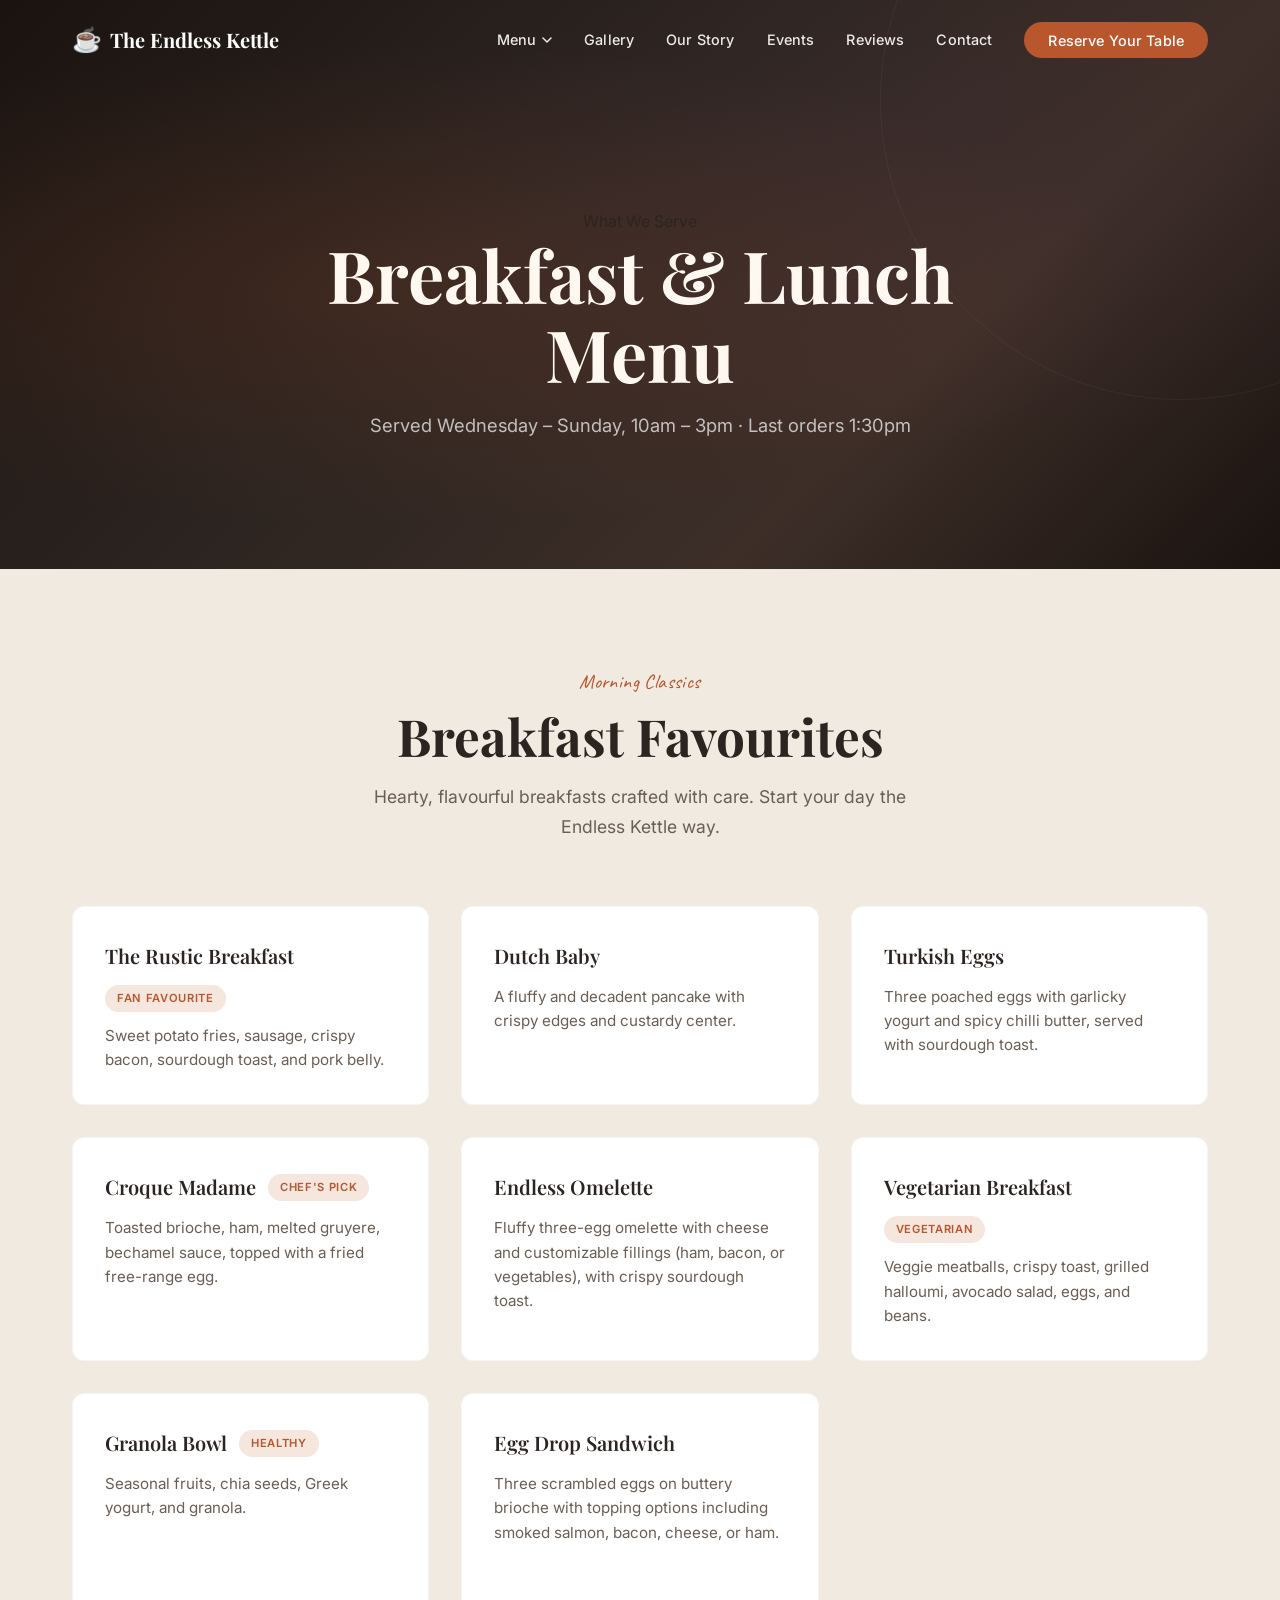
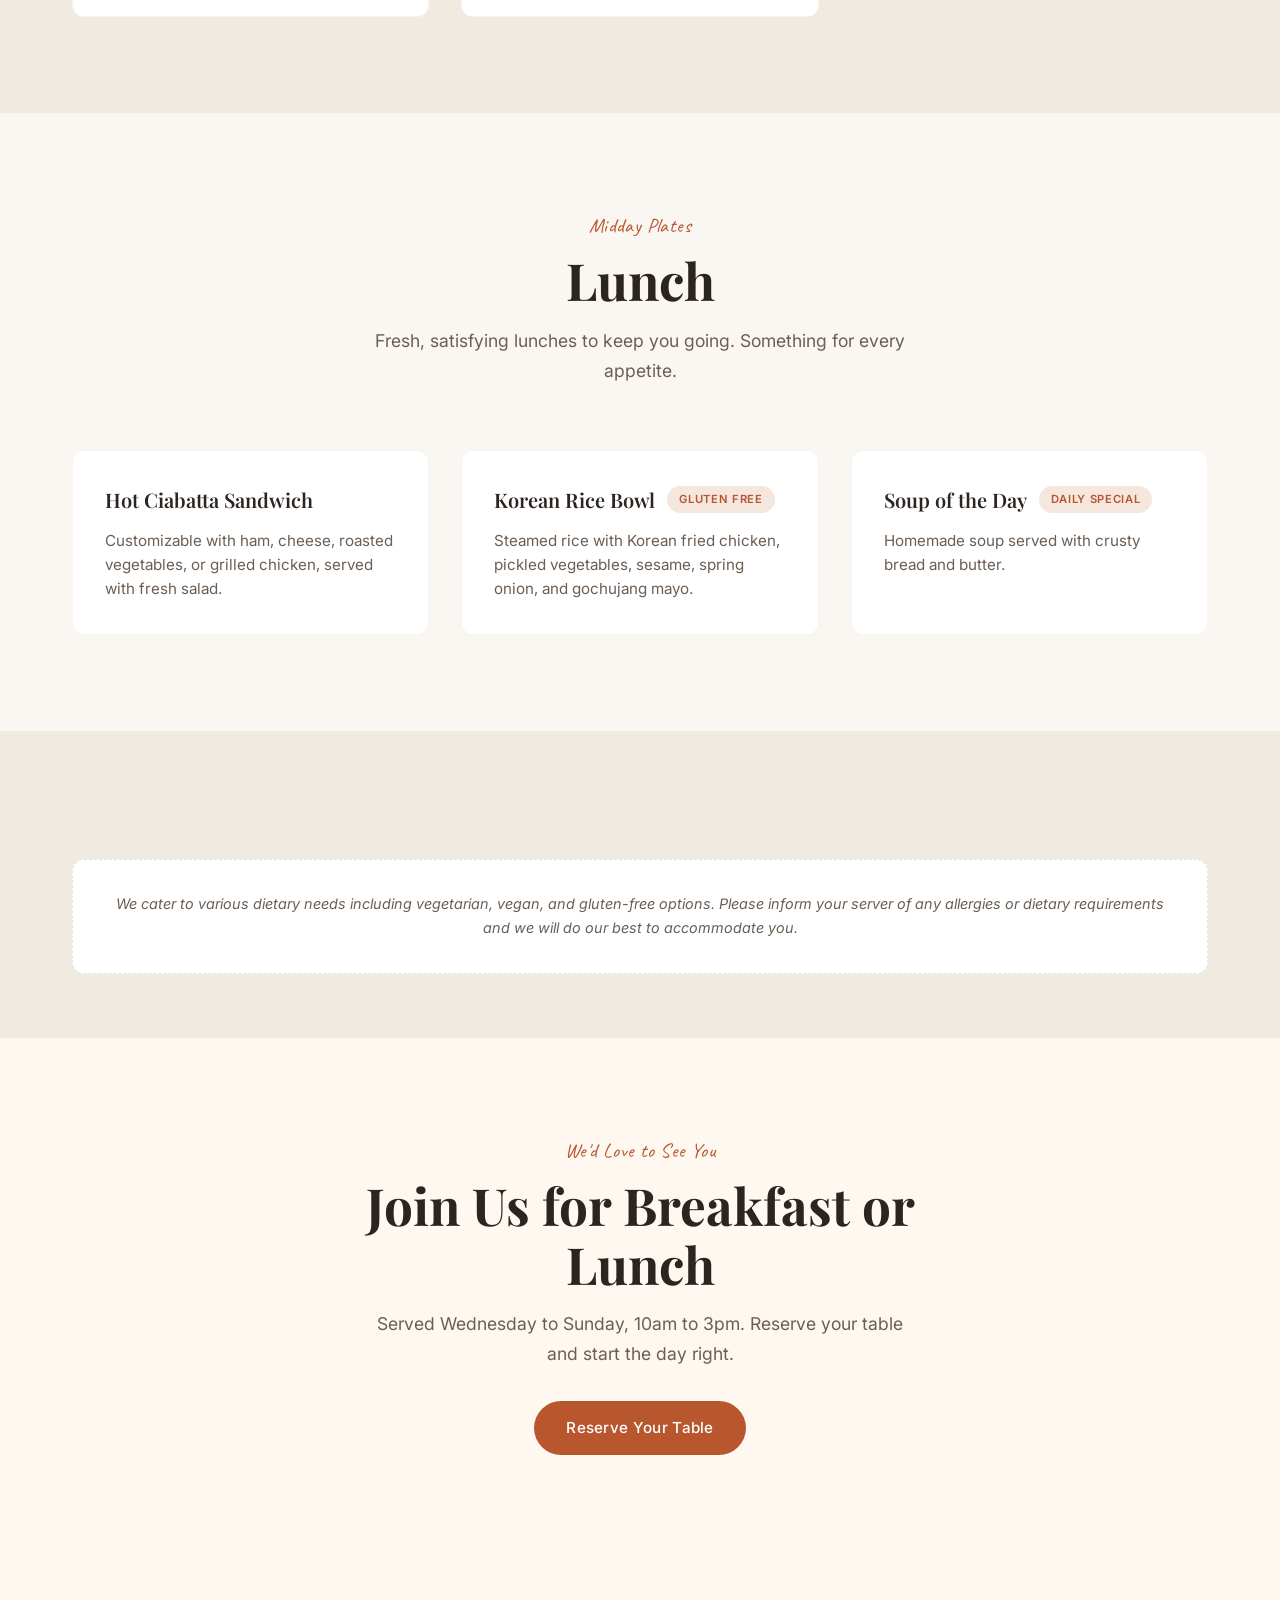
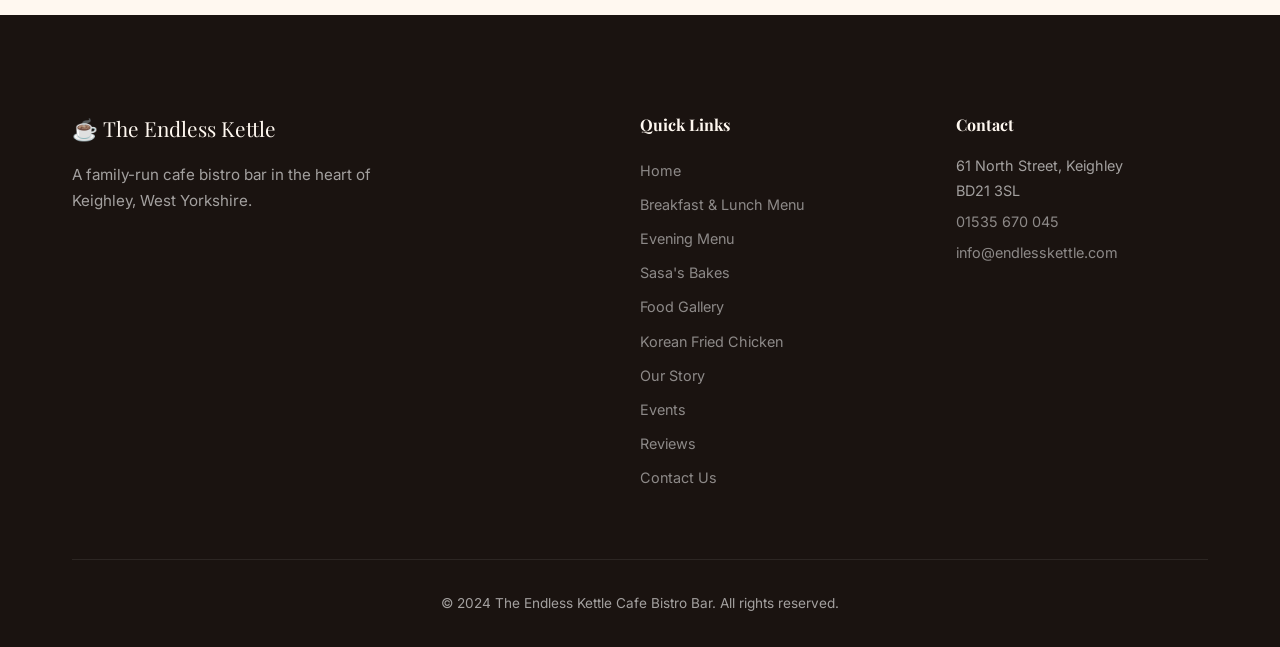
==== breakfast-and-lunch-menu.html @ a91f80b5 "Initial commit - The Endless Kettle website" ====
<!DOCTYPE html>
<html lang="en">
<head>
  <meta charset="UTF-8">
  <meta name="viewport" content="width=device-width, initial-scale=1.0">
  <title>Breakfast & Lunch Menu | The Endless Kettle — Keighley, West Yorkshire</title>
  <meta name="description" content="Explore our breakfast and lunch menu at The Endless Kettle. From The Rustic Breakfast to Korean Rice Bowls, served Wed–Sun, 10am–3pm in our restored Victorian bank.">
  <link rel="preconnect" href="https://fonts.googleapis.com">
  <link rel="preconnect" href="https://fonts.gstatic.com" crossorigin>
  <link href="https://fonts.googleapis.com/css2?family=Playfair+Display:ital,wght@0,400;0,600;0,700;1,400&family=Inter:wght@300;400;500;600&family=Caveat:wght@400;600&display=swap" rel="stylesheet">
  <link rel="stylesheet" href="styles.css?v=4">
</head>
<body>

  <!-- ════════════════════════════════════════ -->
  <!-- NAVIGATION                              -->
  <!-- ════════════════════════════════════════ -->
  <nav class="nav nav--scrolled" id="nav">
    <div class="nav__inner">
      <a href="index.html" class="nav__logo">
        <span class="nav__logo-icon">&#9749;</span>
        <span class="nav__logo-text">The Endless Kettle</span>
      </a>
      <button class="nav__toggle" id="navToggle" aria-label="Toggle menu">
        <span></span><span></span><span></span>
      </button>
            <ul class="nav__links" id="navLinks">
        <li class="nav__dropdown">
          <a href="#" class="nav__dropdown-toggle">Menu <svg class="nav__chevron" width="10" height="6" viewBox="0 0 10 6" fill="none"><path d="M1 1l4 4 4-4" stroke="currentColor" stroke-width="1.5" stroke-linecap="round" stroke-linejoin="round"/></svg></a>
          <ul class="nav__dropdown-menu">
            <li><a href="breakfast-and-lunch-menu.html">Breakfast &amp; Lunch</a></li>
            <li><a href="evening-menu.html">Evening Menu</a></li>
            <li><a href="korean-fried-chicken.html">Korean Fried Chicken</a></li>
            <li><a href="sasas-bakes.html">Sasa's Bakes</a></li>
          </ul>
        </li>
        <li><a href="gallery.html">Gallery</a></li>
        <li><a href="the-brand.html">Our Story</a></li>
        <li><a href="events.html">Events</a></li>
        <li><a href="reviews.html">Reviews</a></li>
        <li><a href="contact.html">Contact</a></li>
        <li><a href="https://reservation.carbonaraapp.com/United-Kingdom/Keighley/The-Endless-Kettle" class="nav__cta" target="_blank" rel="noopener">Reserve Your Table</a></li>
      </ul>
    </div>
  </nav>

  <!-- ════════════════════════════════════════ -->
  <!-- PAGE HERO                               -->
  <!-- ════════════════════════════════════════ -->
  <header class="page-hero">
    <div class="page-hero__overlay"></div>
    <div class="page-hero__content">
      <span class="page-hero__tag">What We Serve</span>
      <h1 class="page-hero__title">Breakfast &amp; Lunch Menu</h1>
      <p class="page-hero__subtitle">Served Wednesday &ndash; Sunday, 10am &ndash; 3pm &middot; Last orders 1:30pm</p>
    </div>
  </header>

  <!-- ════════════════════════════════════════ -->
  <!-- BREAKFAST FAVOURITES                    -->
  <!-- ════════════════════════════════════════ -->
  <section class="section menu" id="breakfast">
    <div class="container">
      <div class="section__header" data-reveal>
        <span class="section__label">Morning Classics</span>
        <h2 class="section__title">Breakfast Favourites</h2>
        <p class="section__desc">Hearty, flavourful breakfasts crafted with care. Start your day the Endless Kettle way.</p>
      </div>

      <div class="menu__grid">
        <div class="menu__card" data-reveal>
          <div class="menu__card-header">
            <h3>The Rustic Breakfast</h3>
            <span class="menu__card-tag">Fan Favourite</span>
          </div>
          <p>Sweet potato fries, sausage, crispy bacon, sourdough toast, and pork belly.</p>
        </div>

        <div class="menu__card" data-reveal>
          <div class="menu__card-header">
            <h3>Dutch Baby</h3>
          </div>
          <p>A fluffy and decadent pancake with crispy edges and custardy center.</p>
        </div>

        <div class="menu__card" data-reveal>
          <div class="menu__card-header">
            <h3>Turkish Eggs</h3>
          </div>
          <p>Three poached eggs with garlicky yogurt and spicy chilli butter, served with sourdough toast.</p>
        </div>

        <div class="menu__card" data-reveal>
          <div class="menu__card-header">
            <h3>Croque Madame</h3>
            <span class="menu__card-tag">Chef's Pick</span>
          </div>
          <p>Toasted brioche, ham, melted gruyere, bechamel sauce, topped with a fried free-range egg.</p>
        </div>

        <div class="menu__card" data-reveal>
          <div class="menu__card-header">
            <h3>Endless Omelette</h3>
          </div>
          <p>Fluffy three-egg omelette with cheese and customizable fillings (ham, bacon, or vegetables), with crispy sourdough toast.</p>
        </div>

        <div class="menu__card" data-reveal>
          <div class="menu__card-header">
            <h3>Vegetarian Breakfast</h3>
            <span class="menu__card-tag">Vegetarian</span>
          </div>
          <p>Veggie meatballs, crispy toast, grilled halloumi, avocado salad, eggs, and beans.</p>
        </div>

        <div class="menu__card" data-reveal>
          <div class="menu__card-header">
            <h3>Granola Bowl</h3>
            <span class="menu__card-tag">Healthy</span>
          </div>
          <p>Seasonal fruits, chia seeds, Greek yogurt, and granola.</p>
        </div>

        <div class="menu__card" data-reveal>
          <div class="menu__card-header">
            <h3>Egg Drop Sandwich</h3>
          </div>
          <p>Three scrambled eggs on buttery brioche with topping options including smoked salmon, bacon, cheese, or ham.</p>
        </div>

        <div class="menu__card" data-reveal>
          <div class="menu__card-header">
            <h3>Miso Butter Beans</h3>
            <span class="menu__card-tag">Vegan-Adaptable</span>
          </div>
          <p>Creamy miso butter beans topped with a perfectly poached egg and crispy fried halloumi.</p>
        </div>
      </div>
    </div>
  </section>

  <!-- ════════════════════════════════════════ -->
  <!-- LUNCH                                   -->
  <!-- ════════════════════════════════════════ -->
  <section class="section menu menu--alt" id="lunch">
    <div class="container">
      <div class="section__header" data-reveal>
        <span class="section__label">Midday Plates</span>
        <h2 class="section__title">Lunch</h2>
        <p class="section__desc">Fresh, satisfying lunches to keep you going. Something for every appetite.</p>
      </div>

      <div class="menu__grid">
        <div class="menu__card" data-reveal>
          <div class="menu__card-header">
            <h3>Hot Ciabatta Sandwich</h3>
          </div>
          <p>Customizable with ham, cheese, roasted vegetables, or grilled chicken, served with fresh salad.</p>
        </div>

        <div class="menu__card" data-reveal>
          <div class="menu__card-header">
            <h3>Korean Rice Bowl</h3>
            <span class="menu__card-tag">Gluten Free</span>
          </div>
          <p>Steamed rice with Korean fried chicken, pickled vegetables, sesame, spring onion, and gochujang mayo.</p>
        </div>

        <div class="menu__card" data-reveal>
          <div class="menu__card-header">
            <h3>Soup of the Day</h3>
            <span class="menu__card-tag">Daily Special</span>
          </div>
          <p>Homemade soup served with crusty bread and butter.</p>
        </div>
      </div>
    </div>
  </section>

  <!-- ════════════════════════════════════════ -->
  <!-- DIETARY NOTE                            -->
  <!-- ════════════════════════════════════════ -->
  <section class="section menu-note-section">
    <div class="container">
      <div class="menu__note" data-reveal>
        <p>We cater to various dietary needs including vegetarian, vegan, and gluten-free options. Please inform your server of any allergies or dietary requirements and we will do our best to accommodate you.</p>
      </div>
    </div>
  </section>

  <!-- ════════════════════════════════════════ -->
  <!-- CTA                                     -->
  <!-- ════════════════════════════════════════ -->
  <section class="section cta-section" id="reserve">
    <div class="container">
      <div class="section__header" data-reveal>
        <span class="section__label">We'd Love to See You</span>
        <h2 class="section__title">Join Us for Breakfast or Lunch</h2>
        <p class="section__desc">Served Wednesday to Sunday, 10am to 3pm. Reserve your table and start the day right.</p>
        <div style="margin-top: var(--space-md);">
          <a href="https://reservation.carbonaraapp.com/United-Kingdom/Keighley/The-Endless-Kettle" class="btn btn--primary" target="_blank" rel="noopener">Reserve Your Table</a>
        </div>
      </div>
    </div>
  </section>

  <!-- ════════════════════════════════════════ -->
  <!-- FOOTER                                  -->
  <!-- ════════════════════════════════════════ -->
  <footer class="footer">
    <div class="container">
      <div class="footer__grid">
        <div class="footer__brand">
          <span class="footer__logo">&#9749; The Endless Kettle</span>
          <p>A family-run cafe bistro bar in the heart of Keighley, West Yorkshire.</p>
        </div>
        <div class="footer__links">
          <h4>Quick Links</h4>
          <a href="index.html">Home</a>
          <a href="breakfast-and-lunch-menu.html">Breakfast &amp; Lunch Menu</a>
          <a href="evening-menu.html">Evening Menu</a>
          <a href="sasas-bakes.html">Sasa's Bakes</a>
          <a href="gallery.html">Food Gallery</a>
          <a href="korean-fried-chicken.html">Korean Fried Chicken</a>
          <a href="the-brand.html">Our Story</a>
          <a href="events.html">Events</a>
          <a href="reviews.html">Reviews</a>
          <a href="contact.html">Contact Us</a>
        </div>
        <div class="footer__contact">
          <h4>Contact</h4>
          <p>61 North Street, Keighley<br>BD21 3SL</p>
          <p><a href="tel:01535670045">01535 670 045</a></p>
          <p><a href="mailto:info@endlesskettle.com">info@endlesskettle.com</a></p>
        </div>
      </div>
      <div class="footer__bottom">
        <p>&copy; 2024 The Endless Kettle Cafe Bistro Bar. All rights reserved.</p>
      </div>
    </div>
  </footer>

  <script src="script.js?v=4"></script>
</body>
</html>
---- styles.css ----
/* ═══════════════════════════════════════════════════════
   THE ENDLESS KETTLE — Stylesheet
   Modern cafe website with warm earth tones,
   smooth animations, and art-deco inspired touches.
   ═══════════════════════════════════════════════════════ */

/* ── CUSTOM PROPERTIES ───────────────────────────────── */
:root {
  /* Warm palette inspired by Victorian bank + cafe warmth */
  --clr-bg:        #FAF6F1;
  --clr-bg-alt:    #F0EAE0;
  --clr-surface:   #FFFFFF;
  --clr-text:      #2C2420;
  --clr-text-muted:#6B5E54;
  --clr-accent:    #B8562E;       /* warm terracotta */
  --clr-accent-hover:#9A4524;
  --clr-accent-light:#F5E6DE;
  --clr-dark:      #1A1310;
  --clr-dark-surface:#2C2420;
  --clr-gold:      #C9A96E;
  --clr-cream:     #FFF8F0;
  --clr-plum:      #5C3D5E;       /* nod to existing purple brand */

  /* Typography */
  --ff-heading: 'Playfair Display', Georgia, serif;
  --ff-body:    'Inter', -apple-system, sans-serif;
  --ff-accent:  'Caveat', cursive;

  /* Spacing */
  --space-xs:  0.5rem;
  --space-sm:  1rem;
  --space-md:  2rem;
  --space-lg:  4rem;
  --space-xl:  6rem;
  --space-2xl: 8rem;

  /* Transitions */
  --ease-out: cubic-bezier(0.16, 1, 0.3, 1);
  --ease-spring: cubic-bezier(0.34, 1.56, 0.64, 1);
  --duration: 0.6s;

  /* Layout */
  --max-width: 1200px;
  --nav-height: 80px;
  --radius: 12px;
  --radius-lg: 20px;
}

/* ── RESET & BASE ────────────────────────────────────── */
*,
*::before,
*::after {
  margin: 0;
  padding: 0;
  box-sizing: border-box;
}

html {
  scroll-behavior: smooth;
  scroll-padding-top: var(--nav-height);
  font-size: 16px;
}

body {
  font-family: var(--ff-body);
  color: var(--clr-text);
  background: var(--clr-bg);
  line-height: 1.7;
  -webkit-font-smoothing: antialiased;
  overflow-x: hidden;
}

img {
  max-width: 100%;
  display: block;
}

a {
  color: var(--clr-accent);
  text-decoration: none;
  transition: color 0.3s var(--ease-out);
}

a:hover {
  color: var(--clr-accent-hover);
}

/* ── UTILITIES ───────────────────────────────────────── */
.container {
  max-width: var(--max-width);
  margin: 0 auto;
  padding: 0 var(--space-md);
}

.section {
  padding: var(--space-xl) 0;
  position: relative;
}

.section__label {
  display: inline-block;
  font-family: var(--ff-accent);
  font-size: 1.25rem;
  color: var(--clr-accent);
  margin-bottom: var(--space-xs);
  letter-spacing: 0.02em;
}

.section__label--light {
  color: var(--clr-gold);
}

.section__title {
  font-family: var(--ff-heading);
  font-size: clamp(2rem, 5vw, 3.2rem);
  font-weight: 700;
  line-height: 1.15;
  margin-bottom: var(--space-sm);
  color: var(--clr-text);
}

.section__title--light {
  color: var(--clr-cream);
}

.section__header {
  text-align: center;
  max-width: 640px;
  margin: 0 auto var(--space-lg);
}

.section__desc {
  font-size: 1.1rem;
  color: var(--clr-text-muted);
  max-width: 540px;
  margin: 0 auto;
}

/* ── REVEAL ANIMATION ────────────────────────────────── */
[data-reveal] {
  opacity: 0;
  transform: translateY(30px);
  transition: opacity var(--duration) var(--ease-out),
              transform var(--duration) var(--ease-out);
}

[data-reveal].revealed {
  opacity: 1;
  transform: translateY(0);
}

/* ── BUTTONS ─────────────────────────────────────────── */
.btn {
  display: inline-flex;
  align-items: center;
  gap: 0.5rem;
  padding: 0.875rem 2rem;
  border-radius: 100px;
  font-family: var(--ff-body);
  font-weight: 500;
  font-size: 0.95rem;
  letter-spacing: 0.02em;
  cursor: pointer;
  border: none;
  transition: all 0.35s var(--ease-out);
  text-decoration: none;
}

.btn--primary {
  background: var(--clr-accent);
  color: #fff;
}

.btn--primary:hover {
  background: var(--clr-accent-hover);
  color: #fff;
  transform: translateY(-2px);
  box-shadow: 0 8px 30px rgba(184, 86, 46, 0.3);
}

.btn--outline {
  background: transparent;
  color: #fff;
  border: 2px solid rgba(255,255,255,0.6);
}

.btn--outline:hover {
  background: #fff;
  color: var(--clr-text);
  border-color: #fff;
  transform: translateY(-2px);
}

/* ── PLACEHOLDER IMAGES ──────────────────────────────── */
.about__img-placeholder,
.kfc__img-placeholder,
.bakery__img-placeholder {
  width: 100%;
  height: 100%;
  min-height: 300px;
  display: flex;
  flex-direction: column;
  align-items: center;
  justify-content: center;
  gap: 1rem;
  background: linear-gradient(145deg, var(--clr-accent-light), var(--clr-bg-alt));
  border-radius: var(--radius-lg);
  color: var(--clr-text-muted);
  font-family: var(--ff-accent);
  font-size: 1.1rem;
}

.placeholder-icon {
  font-size: 4rem;
  display: block;
  line-height: 1;
}

.placeholder-icon--large {
  font-size: 6rem;
}

/* ── REAL IMAGE STYLES ─────────────────────────────────── */
.about__img img {
  width: 100%;
  height: 100%;
  object-fit: cover;
  border-radius: var(--radius-lg);
  display: block;
}

.kfc__img {
  width: 100%;
  max-width: 450px;
  aspect-ratio: 1;
  object-fit: cover;
  border-radius: 50%;
  border: 1px solid rgba(201,169,110,0.15);
  display: block;
}

.bakery__img {
  width: 100%;
  max-width: 450px;
  aspect-ratio: 4/5;
  object-fit: cover;
  border-radius: var(--radius-lg);
  display: block;
}

.gallery__item img {
  width: 100%;
  display: block;
  border-radius: 0;
}

/* ═══════════════════════════════════════════════════════
   NAVIGATION
   ═══════════════════════════════════════════════════════ */
.nav {
  position: fixed;
  top: 0;
  left: 0;
  right: 0;
  z-index: 1000;
  height: var(--nav-height);
  display: flex;
  align-items: center;
  transition: all 0.4s var(--ease-out);
  background: transparent;
}

.nav--scrolled {
  background: rgba(250, 246, 241, 0.92);
  backdrop-filter: blur(20px);
  -webkit-backdrop-filter: blur(20px);
  box-shadow: 0 2px 30px rgba(0,0,0,0.06);
}

.nav--scrolled .nav__logo-text,
.nav--scrolled .nav__links a {
  color: var(--clr-text);
}

.nav__inner {
  max-width: var(--max-width);
  margin: 0 auto;
  padding: 0 var(--space-md);
  width: 100%;
  display: flex;
  align-items: center;
  justify-content: space-between;
}

.nav__logo {
  display: flex;
  align-items: center;
  gap: 0.5rem;
  text-decoration: none;
  z-index: 10;
}

.nav__logo-icon {
  font-size: 1.5rem;
}

.nav__logo-text {
  font-family: var(--ff-heading);
  font-size: 1.25rem;
  font-weight: 700;
  color: #fff;
  transition: color 0.4s var(--ease-out);
}

.nav__links {
  display: flex;
  align-items: center;
  gap: 2rem;
  list-style: none;
}

.nav__links a {
  color: rgba(255,255,255,0.9);
  font-size: 0.9rem;
  font-weight: 500;
  letter-spacing: 0.01em;
  transition: color 0.3s var(--ease-out);
  text-decoration: none;
  position: relative;
}

.nav__links a::after {
  content: '';
  position: absolute;
  bottom: -4px;
  left: 0;
  width: 0;
  height: 2px;
  background: var(--clr-accent);
  transition: width 0.3s var(--ease-out);
}

.nav__links a:hover::after {
  width: 100%;
}

/* ── Dropdown menu ── */
.nav__dropdown {
  position: relative;
}

.nav__dropdown-toggle {
  display: flex;
  align-items: center;
  gap: 0.35rem;
  cursor: pointer;
}

.nav__chevron {
  transition: transform 0.3s var(--ease-out);
  flex-shrink: 0;
}

.nav__dropdown:hover .nav__chevron,
.nav__dropdown--open .nav__chevron {
  transform: rotate(180deg);
}

.nav__dropdown-menu {
  position: absolute;
  top: calc(100% + 0.75rem);
  left: 50%;
  transform: translateX(-50%);
  min-width: 220px;
  background: rgba(26, 19, 16, 0.96);
  backdrop-filter: blur(20px);
  -webkit-backdrop-filter: blur(20px);
  border-radius: 12px;
  padding: 0.75rem 0;
  list-style: none;
  opacity: 0;
  visibility: hidden;
  transform: translateX(-50%) translateY(8px);
  transition: all 0.3s var(--ease-out);
  box-shadow: 0 12px 40px rgba(0,0,0,0.25);
  border: 1px solid rgba(255,255,255,0.08);
}

.nav__dropdown:hover .nav__dropdown-menu,
.nav__dropdown--open .nav__dropdown-menu {
  opacity: 1;
  visibility: visible;
  transform: translateX(-50%) translateY(0);
}

.nav__dropdown-menu li {
  padding: 0;
}

.nav__dropdown-menu a {
  display: block;
  padding: 0.6rem 1.25rem;
  color: rgba(255,255,255,0.85) !important;
  font-size: 0.88rem;
  white-space: nowrap;
  transition: all 0.2s var(--ease-out);
}

.nav__dropdown-menu a::after {
  display: none !important;
}

.nav__dropdown-menu a:hover {
  background: rgba(255,255,255,0.08);
  color: var(--clr-gold) !important;
}

.nav--scrolled .nav__dropdown-menu {
  background: rgba(250, 246, 241, 0.97);
  border: 1px solid rgba(0,0,0,0.06);
  box-shadow: 0 12px 40px rgba(0,0,0,0.1);
}

.nav--scrolled .nav__dropdown-menu a {
  color: var(--clr-text) !important;
}

.nav--scrolled .nav__dropdown-menu a:hover {
  background: rgba(184, 86, 46, 0.08);
  color: var(--clr-accent) !important;
}

.nav__cta {
  background: var(--clr-accent) !important;
  color: #fff !important;
  padding: 0.6rem 1.5rem !important;
  border-radius: 100px !important;
  transition: all 0.3s var(--ease-out) !important;
}

.nav__cta:hover {
  background: var(--clr-accent-hover) !important;
  transform: translateY(-1px);
}

.nav__cta::after {
  display: none !important;
}

/* Mobile toggle */
.nav__toggle {
  display: none;
  flex-direction: column;
  gap: 5px;
  background: none;
  border: none;
  cursor: pointer;
  z-index: 10;
  padding: 4px;
}

.nav__toggle span {
  display: block;
  width: 24px;
  height: 2px;
  background: #fff;
  transition: all 0.3s var(--ease-out);
  border-radius: 2px;
}

.nav--scrolled .nav__toggle span {
  background: var(--clr-text);
}

/* ═══════════════════════════════════════════════════════
   HERO
   ═══════════════════════════════════════════════════════ */
.hero {
  position: relative;
  min-height: 100vh;
  display: flex;
  align-items: center;
  justify-content: center;
  overflow: hidden;
  background:
    linear-gradient(135deg, #1A1310 0%, #2C2420 40%, #3D2E28 70%, #1A1310 100%);
}

.hero__overlay {
  position: absolute;
  inset: 0;
  background:
    radial-gradient(ellipse at 30% 50%, rgba(184, 86, 46, 0.15) 0%, transparent 60%),
    radial-gradient(ellipse at 70% 30%, rgba(92, 61, 94, 0.1) 0%, transparent 50%);
  z-index: 1;
}

/* Decorative art-deco pattern */
.hero::before {
  content: '';
  position: absolute;
  top: -200px;
  right: -200px;
  width: 600px;
  height: 600px;
  border: 1px solid rgba(201, 169, 110, 0.08);
  border-radius: 50%;
  z-index: 1;
}

.hero::after {
  content: '';
  position: absolute;
  bottom: -300px;
  left: -150px;
  width: 500px;
  height: 500px;
  border: 1px solid rgba(201, 169, 110, 0.06);
  border-radius: 50%;
  z-index: 1;
}

.hero__content {
  position: relative;
  z-index: 2;
  text-align: center;
  padding: var(--space-md);
}

.hero__tag {
  font-family: var(--ff-accent);
  font-size: 1.2rem;
  color: var(--clr-gold);
  margin-bottom: var(--space-sm);
  letter-spacing: 0.1em;
  animation: fadeInUp 0.8s var(--ease-out) 0.2s both;
}

.hero__title {
  font-family: var(--ff-heading);
  color: var(--clr-cream);
  margin-bottom: var(--space-md);
}

.hero__title-line {
  display: block;
  font-size: clamp(2.5rem, 8vw, 5.5rem);
  font-weight: 400;
  letter-spacing: -0.02em;
  line-height: 1.1;
  animation: fadeInUp 0.8s var(--ease-out) 0.4s both;
}

.hero__title-line--accent {
  font-weight: 700;
  font-style: italic;
  color: var(--clr-gold);
  font-size: clamp(3rem, 10vw, 7rem);
  animation-delay: 0.6s;
}

.hero__subtitle {
  font-size: clamp(1rem, 2vw, 1.2rem);
  color: rgba(255,255,255,0.7);
  max-width: 500px;
  margin: 0 auto var(--space-lg);
  line-height: 1.7;
  animation: fadeInUp 0.8s var(--ease-out) 0.8s both;
}

.hero__actions {
  display: flex;
  gap: var(--space-sm);
  justify-content: center;
  flex-wrap: wrap;
  animation: fadeInUp 0.8s var(--ease-out) 1s both;
}

.hero__scroll-hint {
  position: absolute;
  bottom: 3rem;
  left: 50%;
  transform: translateX(-50%);
  display: flex;
  flex-direction: column;
  align-items: center;
  gap: 0.5rem;
  animation: fadeInUp 0.8s var(--ease-out) 1.4s both;
}

.hero__scroll-hint span {
  font-size: 0.7rem;
  letter-spacing: 0.2em;
  text-transform: uppercase;
  color: rgba(255,255,255,0.4);
}

.hero__scroll-line {
  width: 1px;
  height: 40px;
  background: linear-gradient(to bottom, rgba(255,255,255,0.4), transparent);
  animation: scrollPulse 2s var(--ease-out) infinite;
}

@keyframes scrollPulse {
  0%, 100% { transform: scaleY(1); opacity: 1; }
  50% { transform: scaleY(0.5); opacity: 0.3; }
}

@keyframes fadeInUp {
  from { opacity: 0; transform: translateY(30px); }
  to { opacity: 1; transform: translateY(0); }
}

/* ═══════════════════════════════════════════════════════
   ABOUT SECTION
   ═══════════════════════════════════════════════════════ */
.about {
  background: var(--clr-bg);
}

.about__grid {
  display: grid;
  grid-template-columns: 1fr 1fr;
  gap: var(--space-lg);
  align-items: center;
}

.about__images {
  position: relative;
  height: 500px;
}

.about__img--main {
  position: absolute;
  top: 0;
  left: 0;
  width: 75%;
  height: 70%;
  border-radius: var(--radius-lg);
  overflow: hidden;
}

.about__img--accent {
  position: absolute;
  bottom: 0;
  right: 0;
  width: 55%;
  height: 55%;
  border-radius: var(--radius-lg);
  overflow: hidden;
  border: 6px solid var(--clr-bg);
}

.about__text p {
  color: var(--clr-text-muted);
  margin-bottom: var(--space-sm);
  font-size: 1.05rem;
}

.about__values {
  display: grid;
  grid-template-columns: repeat(3, 1fr);
  gap: var(--space-sm);
  margin-top: var(--space-md);
  padding-top: var(--space-md);
  border-top: 1px solid rgba(0,0,0,0.08);
}

.about__value {
  text-align: center;
}

.about__value-icon {
  font-size: 1.5rem;
  display: block;
  margin-bottom: 0.4rem;
}

.about__value h4 {
  font-family: var(--ff-heading);
  font-size: 1rem;
  margin-bottom: 0.2rem;
}

.about__value p {
  font-size: 0.85rem !important;
  margin-bottom: 0 !important;
}

/* ═══════════════════════════════════════════════════════
   MARQUEE
   ═══════════════════════════════════════════════════════ */
.marquee {
  padding: var(--space-md) 0;
  overflow: hidden;
  background: var(--clr-dark);
  position: relative;
}

.marquee__track {
  display: flex;
  width: max-content;
  animation: marquee 30s linear infinite;
}

.marquee__track span {
  font-family: var(--ff-heading);
  font-size: clamp(1rem, 2vw, 1.3rem);
  color: var(--clr-gold);
  white-space: nowrap;
  padding: 0 1rem;
  letter-spacing: 0.05em;
  opacity: 0.8;
}

@keyframes marquee {
  from { transform: translateX(0); }
  to   { transform: translateX(-50%); }
}

/* ═══════════════════════════════════════════════════════
   MENU SECTION
   ═══════════════════════════════════════════════════════ */
.menu {
  background: var(--clr-bg-alt);
}

.menu__tabs {
  display: flex;
  justify-content: center;
  gap: 0.5rem;
  margin-bottom: var(--space-lg);
  flex-wrap: wrap;
}

.menu__tab {
  padding: 0.7rem 1.8rem;
  border: 2px solid var(--clr-accent);
  background: transparent;
  border-radius: 100px;
  font-family: var(--ff-body);
  font-size: 0.9rem;
  font-weight: 500;
  color: var(--clr-accent);
  cursor: pointer;
  transition: all 0.3s var(--ease-out);
}

.menu__tab:hover,
.menu__tab--active {
  background: var(--clr-accent);
  color: #fff;
}

.menu__panel {
  display: none;
}

.menu__panel--active {
  display: block;
  animation: fadeIn 0.5s var(--ease-out);
}

@keyframes fadeIn {
  from { opacity: 0; transform: translateY(10px); }
  to   { opacity: 1; transform: translateY(0); }
}

.menu__grid {
  display: grid;
  grid-template-columns: repeat(auto-fill, minmax(340px, 1fr));
  gap: var(--space-md);
}

.menu__card {
  background: var(--clr-surface);
  border-radius: var(--radius);
  padding: var(--space-md);
  transition: all 0.35s var(--ease-out);
  border: 1px solid rgba(0,0,0,0.04);
}

.menu__card:hover {
  transform: translateY(-4px);
  box-shadow: 0 12px 40px rgba(0,0,0,0.08);
}

.menu__card-header {
  display: flex;
  align-items: center;
  gap: 0.75rem;
  margin-bottom: 0.75rem;
  flex-wrap: wrap;
}

.menu__card-header h3 {
  font-family: var(--ff-heading);
  font-size: 1.25rem;
  font-weight: 600;
}

.menu__card-tag {
  font-size: 0.7rem;
  font-weight: 600;
  letter-spacing: 0.06em;
  text-transform: uppercase;
  padding: 0.25rem 0.75rem;
  border-radius: 100px;
  background: var(--clr-accent-light);
  color: var(--clr-accent);
}

.menu__card p {
  color: var(--clr-text-muted);
  font-size: 0.95rem;
  line-height: 1.6;
}

.menu__note {
  text-align: center;
  margin-top: var(--space-lg);
  padding: var(--space-md);
  background: var(--clr-surface);
  border-radius: var(--radius);
  border: 1px dashed rgba(0,0,0,0.1);
}

.menu__note p {
  color: var(--clr-text-muted);
  font-size: 0.9rem;
  font-style: italic;
}

/* ═══════════════════════════════════════════════════════
   KOREAN FRIED CHICKEN
   ═══════════════════════════════════════════════════════ */
.kfc {
  background: var(--clr-dark);
  overflow: hidden;
}

.kfc__bg {
  position: absolute;
  inset: 0;
  background:
    radial-gradient(ellipse at 80% 50%, rgba(184, 86, 46, 0.2) 0%, transparent 60%);
}

.kfc__grid {
  display: grid;
  grid-template-columns: 1fr 1fr;
  gap: var(--space-lg);
  align-items: center;
  position: relative;
  z-index: 1;
}

.kfc__text p {
  color: rgba(255,255,255,0.7);
  margin-bottom: var(--space-sm);
  font-size: 1.05rem;
}

.kfc__tagline {
  font-family: var(--ff-accent);
  font-size: 1.5rem !important;
  color: var(--clr-gold) !important;
  margin-bottom: var(--space-md) !important;
}

.kfc__badges {
  display: flex;
  gap: 0.75rem;
  flex-wrap: wrap;
  margin: var(--space-md) 0;
}

.kfc__badge {
  padding: 0.5rem 1.2rem;
  border: 1px solid rgba(201, 169, 110, 0.3);
  border-radius: 100px;
  color: var(--clr-gold);
  font-size: 0.85rem;
  font-weight: 500;
  letter-spacing: 0.02em;
}

.kfc__visual {
  display: flex;
  align-items: center;
  justify-content: center;
}

.kfc__img-placeholder {
  width: 100%;
  aspect-ratio: 1;
  max-width: 450px;
  border-radius: 50%;
  background: linear-gradient(145deg, rgba(184,86,46,0.15), rgba(201,169,110,0.1));
  border: 1px solid rgba(201,169,110,0.15);
  color: rgba(255,255,255,0.5);
  font-family: var(--ff-accent);
}

/* ═══════════════════════════════════════════════════════
   BAKERY / SASA'S BAKES
   ═══════════════════════════════════════════════════════ */
.bakery {
  background: var(--clr-cream);
}

.bakery__grid {
  display: grid;
  grid-template-columns: 1fr 1fr;
  gap: var(--space-lg);
  align-items: center;
}

.bakery__visual {
  display: flex;
  align-items: center;
  justify-content: center;
}

.bakery__img-placeholder {
  width: 100%;
  aspect-ratio: 4/5;
  max-width: 450px;
  border-radius: var(--radius-lg);
  background: linear-gradient(145deg, var(--clr-accent-light), var(--clr-bg-alt));
  color: var(--clr-text-muted);
  font-family: var(--ff-accent);
}

.bakery__intro {
  font-size: 1.1rem;
  color: var(--clr-text-muted);
  margin-bottom: var(--space-md);
  font-style: italic;
}

.bakery__items {
  display: grid;
  grid-template-columns: 1fr 1fr;
  gap: var(--space-sm);
}

.bakery__item {
  padding: var(--space-sm);
  border-radius: var(--radius);
  background: var(--clr-surface);
  border: 1px solid rgba(0,0,0,0.04);
  transition: transform 0.3s var(--ease-out);
}

.bakery__item:hover {
  transform: translateY(-2px);
}

.bakery__item h4 {
  font-family: var(--ff-heading);
  font-size: 1rem;
  margin-bottom: 0.3rem;
  color: var(--clr-text);
}

.bakery__item p {
  font-size: 0.9rem;
  color: var(--clr-text-muted);
  line-height: 1.5;
}

/* ═══════════════════════════════════════════════════════
   EVENTS
   ═══════════════════════════════════════════════════════ */
.events {
  background: var(--clr-bg);
}

.events__grid {
  display: grid;
  grid-template-columns: repeat(auto-fill, minmax(260px, 1fr));
  gap: var(--space-md);
  margin-bottom: var(--space-lg);
}

.events__card {
  text-align: center;
  padding: var(--space-lg) var(--space-md);
  border-radius: var(--radius-lg);
  background: var(--clr-surface);
  border: 1px solid rgba(0,0,0,0.04);
  transition: all 0.35s var(--ease-out);
}

.events__card:hover {
  transform: translateY(-6px);
  box-shadow: 0 16px 50px rgba(0,0,0,0.08);
}

.events__card-icon {
  font-size: 2.5rem;
  display: block;
  margin-bottom: var(--space-sm);
}

.events__card h3 {
  font-family: var(--ff-heading);
  font-size: 1.2rem;
  margin-bottom: 0.5rem;
}

.events__card p {
  font-size: 0.95rem;
  color: var(--clr-text-muted);
}

.events__info {
  text-align: center;
}

.events__info > p {
  color: var(--clr-text-muted);
  margin-bottom: var(--space-sm);
}

.events__note {
  font-size: 0.85rem;
  color: var(--clr-text-muted);
  margin-top: var(--space-sm);
  font-style: italic;
}

/* ═══════════════════════════════════════════════════════
   REVIEWS
   ═══════════════════════════════════════════════════════ */
.reviews {
  background: var(--clr-bg-alt);
}

.reviews__rating {
  display: flex;
  align-items: center;
  justify-content: center;
  gap: 0.75rem;
  margin-top: var(--space-sm);
}

.reviews__stars {
  color: var(--clr-gold);
  font-size: 1.3rem;
  letter-spacing: 2px;
}

.reviews__rating span {
  font-size: 0.95rem;
  color: var(--clr-text-muted);
  font-weight: 500;
}

.reviews__grid {
  display: grid;
  grid-template-columns: repeat(auto-fill, minmax(280px, 1fr));
  gap: var(--space-md);
}

.reviews__card {
  background: var(--clr-surface);
  border-radius: var(--radius-lg);
  padding: var(--space-md);
  transition: transform 0.35s var(--ease-out);
  border: 1px solid rgba(0,0,0,0.04);
  position: relative;
}

.reviews__card::before {
  content: '\201C';
  position: absolute;
  top: 1rem;
  right: 1.5rem;
  font-family: var(--ff-heading);
  font-size: 4rem;
  color: var(--clr-accent-light);
  line-height: 1;
}

.reviews__card:hover {
  transform: translateY(-4px);
}

.reviews__card-stars {
  color: var(--clr-gold);
  font-size: 0.9rem;
  letter-spacing: 2px;
  margin-bottom: 0.75rem;
}

.reviews__card p {
  font-size: 1rem;
  line-height: 1.7;
  color: var(--clr-text);
  margin-bottom: var(--space-sm);
  position: relative;
  z-index: 1;
}

.reviews__card-author {
  font-family: var(--ff-accent);
  font-size: 1rem;
  color: var(--clr-accent);
}

/* ═══════════════════════════════════════════════════════
   CONTACT
   ═══════════════════════════════════════════════════════ */
.contact {
  background: var(--clr-bg);
}

.contact__grid {
  display: grid;
  grid-template-columns: 1fr 1fr;
  gap: var(--space-lg);
  align-items: start;
}

.contact__details {
  margin-top: var(--space-md);
}

.contact__detail {
  margin-bottom: var(--space-md);
}

.contact__detail h4 {
  font-family: var(--ff-heading);
  font-size: 1rem;
  margin-bottom: 0.3rem;
  color: var(--clr-text);
}

.contact__detail p {
  color: var(--clr-text-muted);
  line-height: 1.7;
}

.contact__detail a {
  color: var(--clr-accent);
}

.contact__closed {
  font-size: 0.9rem;
  font-style: italic;
  margin-top: 0.3rem;
}

.contact__socials {
  display: flex;
  gap: 1rem;
  margin-top: var(--space-sm);
}

.contact__social {
  display: flex;
  align-items: center;
  justify-content: center;
  width: 48px;
  height: 48px;
  border-radius: 50%;
  background: var(--clr-bg-alt);
  color: var(--clr-text);
  transition: all 0.3s var(--ease-out);
}

.contact__social:hover {
  background: var(--clr-accent);
  color: #fff;
  transform: translateY(-2px);
}

.contact__map-frame {
  border-radius: var(--radius-lg);
  overflow: hidden;
  height: 350px;
  background: var(--clr-bg-alt);
}

.contact__map-frame iframe {
  width: 100%;
  height: 100%;
}

.contact__directions-btn {
  margin-top: var(--space-sm);
  width: 100%;
  justify-content: center;
}

/* ═══════════════════════════════════════════════════════
   FOOTER
   ═══════════════════════════════════════════════════════ */
.footer {
  background: var(--clr-dark);
  color: rgba(255,255,255,0.6);
  padding: var(--space-xl) 0 var(--space-md);
}

.footer__grid {
  display: grid;
  grid-template-columns: 2fr 1fr 1fr;
  gap: var(--space-lg);
  margin-bottom: var(--space-lg);
}

.footer__logo {
  font-family: var(--ff-heading);
  font-size: 1.3rem;
  color: var(--clr-cream);
  display: block;
  margin-bottom: var(--space-sm);
}

.footer__brand p {
  font-size: 0.95rem;
  max-width: 300px;
}

.footer__links h4,
.footer__contact h4 {
  font-family: var(--ff-heading);
  font-size: 1rem;
  color: var(--clr-cream);
  margin-bottom: var(--space-sm);
}

.footer__links a {
  display: block;
  color: rgba(255,255,255,0.5);
  font-size: 0.9rem;
  padding: 0.3rem 0;
  transition: color 0.3s var(--ease-out);
}

.footer__links a:hover {
  color: var(--clr-gold);
}

.footer__contact p {
  font-size: 0.9rem;
  margin-bottom: 0.4rem;
}

.footer__contact a {
  color: rgba(255,255,255,0.5);
}

.footer__contact a:hover {
  color: var(--clr-gold);
}

.footer__bottom {
  border-top: 1px solid rgba(255,255,255,0.08);
  padding-top: var(--space-md);
  text-align: center;
}

.footer__bottom p {
  font-size: 0.85rem;
}

/* ═══════════════════════════════════════════════════════
   RESPONSIVE
   ═══════════════════════════════════════════════════════ */

/* Tablet */
@media (max-width: 1024px) {
  .about__grid,
  .kfc__grid,
  .bakery__grid,
  .contact__grid {
    grid-template-columns: 1fr;
    gap: var(--space-md);
  }

  .about__images {
    height: 350px;
  }

  .footer__grid {
    grid-template-columns: 1fr 1fr;
    gap: var(--space-md);
  }
}

/* Mobile */
@media (max-width: 768px) {
  :root {
    --space-xl: 4rem;
    --space-2xl: 5rem;
  }

  .nav__toggle {
    display: flex;
  }

  .nav__links {
    position: fixed;
    top: 0;
    right: -100%;
    width: 80%;
    max-width: 360px;
    height: 100vh;
    flex-direction: column;
    justify-content: center;
    gap: 1.5rem;
    background: var(--clr-dark);
    padding: var(--space-lg);
    transition: right 0.4s var(--ease-out);
    box-shadow: -10px 0 40px rgba(0,0,0,0.3);
  }

  .nav__links.open {
    right: 0;
  }

  .nav__links a {
    color: rgba(255,255,255,0.8) !important;
    font-size: 1.1rem;
  }

  .nav__links a:hover {
    color: var(--clr-gold) !important;
  }

  /* Mobile dropdown — stacks inline */
  .nav__dropdown {
    position: static;
  }

  .nav__dropdown-toggle {
    justify-content: center;
  }

  .nav__dropdown-menu {
    position: static;
    min-width: 0;
    background: rgba(255,255,255,0.05);
    backdrop-filter: none;
    border-radius: 8px;
    padding: 0.5rem 0;
    margin-top: 0.5rem;
    opacity: 1;
    visibility: visible;
    transform: none;
    box-shadow: none;
    border: 1px solid rgba(255,255,255,0.08);
    max-height: 0;
    overflow: hidden;
    transition: max-height 0.35s var(--ease-out), padding 0.35s var(--ease-out);
    padding: 0;
  }

  .nav__dropdown--open .nav__dropdown-menu {
    max-height: 300px;
    padding: 0.5rem 0;
    transform: none;
  }

  .nav__dropdown:hover .nav__dropdown-menu {
    max-height: 0;
    padding: 0;
    transform: none;
  }

  .nav__dropdown:hover.nav__dropdown--open .nav__dropdown-menu {
    max-height: 300px;
    padding: 0.5rem 0;
  }

  .nav__dropdown-menu a {
    text-align: center;
    font-size: 0.95rem !important;
    padding: 0.5rem 1rem;
  }

  .nav--scrolled .nav__dropdown-menu {
    background: rgba(255,255,255,0.05);
    border: 1px solid rgba(255,255,255,0.08);
  }

  .nav--scrolled .nav__dropdown-menu a {
    color: rgba(255,255,255,0.8) !important;
  }

  .nav--scrolled .nav__dropdown-menu a:hover {
    color: var(--clr-gold) !important;
    background: rgba(255,255,255,0.05);
  }

  .nav__toggle.active span:nth-child(1) {
    transform: rotate(45deg) translate(5px, 5px);
  }

  .nav__toggle.active span:nth-child(2) {
    opacity: 0;
  }

  .nav__toggle.active span:nth-child(3) {
    transform: rotate(-45deg) translate(5px, -5px);
  }

  .hero__scroll-hint {
    display: none;
  }

  .hero__content {
    padding-bottom: var(--space-lg);
  }

  .hero__title-line {
    font-size: clamp(2rem, 10vw, 3.5rem);
  }

  .hero__title-line--accent {
    font-size: clamp(2.5rem, 13vw, 4.5rem);
  }

  .about__images {
    height: 280px;
  }

  .about__values {
    grid-template-columns: 1fr;
    gap: var(--space-sm);
  }

  .menu__grid {
    grid-template-columns: 1fr;
  }

  .bakery__items {
    grid-template-columns: 1fr;
  }

  .events__grid {
    grid-template-columns: 1fr;
  }

  .reviews__grid {
    grid-template-columns: 1fr;
  }

  .footer__grid {
    grid-template-columns: 1fr;
    gap: var(--space-md);
  }

  .kfc__img-placeholder {
    max-width: 300px;
    aspect-ratio: 1;
  }

  .bakery__img-placeholder {
    max-width: 300px;
    aspect-ratio: 1;
    margin: 0 auto;
  }
}

/* Small mobile */
@media (max-width: 480px) {
  .hero__actions {
    flex-direction: column;
    align-items: center;
  }

  .btn {
    width: 100%;
    justify-content: center;
    max-width: 280px;
  }

  .menu__tabs {
    gap: 0.4rem;
  }

  .menu__tab {
    padding: 0.5rem 1.2rem;
    font-size: 0.85rem;
  }

  .kfc__badges {
    flex-direction: column;
  }
}

/* ═══════════════════════════════════════════════════════
   PAGE HERO (Sub-pages)
   ═══════════════════════════════════════════════════════ */
.page-hero {
  position: relative;
  padding: calc(var(--nav-height) + var(--space-xl)) 0 var(--space-xl);
  display: flex;
  align-items: center;
  justify-content: center;
  text-align: center;
  background:
    linear-gradient(135deg, #1A1310 0%, #2C2420 40%, #3D2E28 70%, #1A1310 100%);
  overflow: hidden;
}

.page-hero__overlay {
  position: absolute;
  inset: 0;
  background:
    radial-gradient(ellipse at 30% 50%, rgba(184, 86, 46, 0.15) 0%, transparent 60%),
    radial-gradient(ellipse at 70% 30%, rgba(92, 61, 94, 0.1) 0%, transparent 50%);
  z-index: 1;
}

.page-hero::before {
  content: '';
  position: absolute;
  top: -200px;
  right: -200px;
  width: 600px;
  height: 600px;
  border: 1px solid rgba(201, 169, 110, 0.08);
  border-radius: 50%;
  z-index: 1;
}

.page-hero__content {
  position: relative;
  z-index: 2;
  padding: var(--space-md);
  max-width: 700px;
  margin: 0 auto;
}

.page-hero__label {
  display: inline-block;
  font-family: var(--ff-accent);
  font-size: 1.2rem;
  color: var(--clr-gold);
  margin-bottom: var(--space-xs);
  letter-spacing: 0.1em;
  animation: fadeInUp 0.8s var(--ease-out) 0.2s both;
}

.page-hero__title {
  font-family: var(--ff-heading);
  font-size: clamp(2.5rem, 7vw, 4.5rem);
  font-weight: 700;
  color: var(--clr-cream);
  line-height: 1.1;
  margin-bottom: var(--space-sm);
  animation: fadeInUp 0.8s var(--ease-out) 0.4s both;
}

.page-hero__subtitle {
  font-size: clamp(1rem, 2vw, 1.15rem);
  color: rgba(255,255,255,0.7);
  line-height: 1.7;
  animation: fadeInUp 0.8s var(--ease-out) 0.6s both;
}

/* ═══════════════════════════════════════════════════════
   INFO BANNER
   ═══════════════════════════════════════════════════════ */
.info-banner {
  background: var(--clr-accent-light);
  border-bottom: 2px solid var(--clr-accent);
  padding: var(--space-md) 0;
}

.info-banner__inner {
  display: flex;
  align-items: flex-start;
  gap: var(--space-sm);
  max-width: 720px;
  margin: 0 auto;
}

.info-banner__icon {
  font-size: 1.8rem;
  color: var(--clr-accent);
  flex-shrink: 0;
  line-height: 1;
  margin-top: 0.15rem;
}

.info-banner__text strong {
  display: block;
  font-family: var(--ff-heading);
  font-size: 1.15rem;
  color: var(--clr-text);
  margin-bottom: 0.4rem;
}

.info-banner__text p {
  font-size: 0.95rem;
  color: var(--clr-text-muted);
  line-height: 1.6;
}

/* ═══════════════════════════════════════════════════════
   MENU ALT (alternating background for second section)
   ═══════════════════════════════════════════════════════ */
.menu--alt {
  background: var(--clr-bg);
}

/* ── ACCESSIBILITY ───────────────────────────────────── */
@media (prefers-reduced-motion: reduce) {
  *,
  *::before,
  *::after {
    animation-duration: 0.01ms !important;
    transition-duration: 0.01ms !important;
  }

  html {
    scroll-behavior: auto;
  }

  [data-reveal] {
    opacity: 1;
    transform: none;
  }

  .marquee__track {
    animation: none;
  }
}

/* Focus styles */
a:focus-visible,
button:focus-visible {
  outline: 2px solid var(--clr-accent);
  outline-offset: 3px;
  border-radius: 4px;
}

/* ── Menu note standalone section ───────────────────── */
.menu-note-section {
  background: var(--clr-bg-alt);
  padding: var(--space-lg) 0;
}

/* ── CTA section ────────────────────────────────────── */
.cta-section {
  background: var(--clr-cream);
}

/* ═══════════════════════════════════════════════════════
   GALLERY
   ═══════════════════════════════════════════════════════ */
.gallery__grid {
  columns: 3;
  column-gap: var(--space-md);
}

.gallery__item {
  break-inside: avoid;
  margin-bottom: var(--space-md);
  border-radius: var(--radius-lg);
  overflow: hidden;
  cursor: pointer;
  transition: transform 0.35s var(--ease-out), box-shadow 0.35s var(--ease-out);
}

/* Override reveal for gallery — columns layout breaks with opacity:0 */
.gallery__item[data-reveal] {
  opacity: 1;
  transform: none;
}

.gallery__item:hover {
  transform: scale(1.03);
  box-shadow: 0 16px 50px rgba(0,0,0,0.12);
}

.gallery__placeholder {
  width: 100%;
  min-height: 240px;
  display: flex;
  flex-direction: column;
  align-items: center;
  justify-content: center;
  gap: 1rem;
  background: linear-gradient(145deg, var(--clr-accent-light), var(--clr-bg-alt));
  color: var(--clr-text-muted);
  font-family: var(--ff-accent);
  font-size: 1.1rem;
  padding: var(--space-md);
}

.gallery__item--tall .gallery__placeholder {
  min-height: 340px;
}

@media (max-width: 1024px) {
  .gallery__grid {
    columns: 2;
  }
}

@media (max-width: 600px) {
  .gallery__grid {
    columns: 1;
  }
}
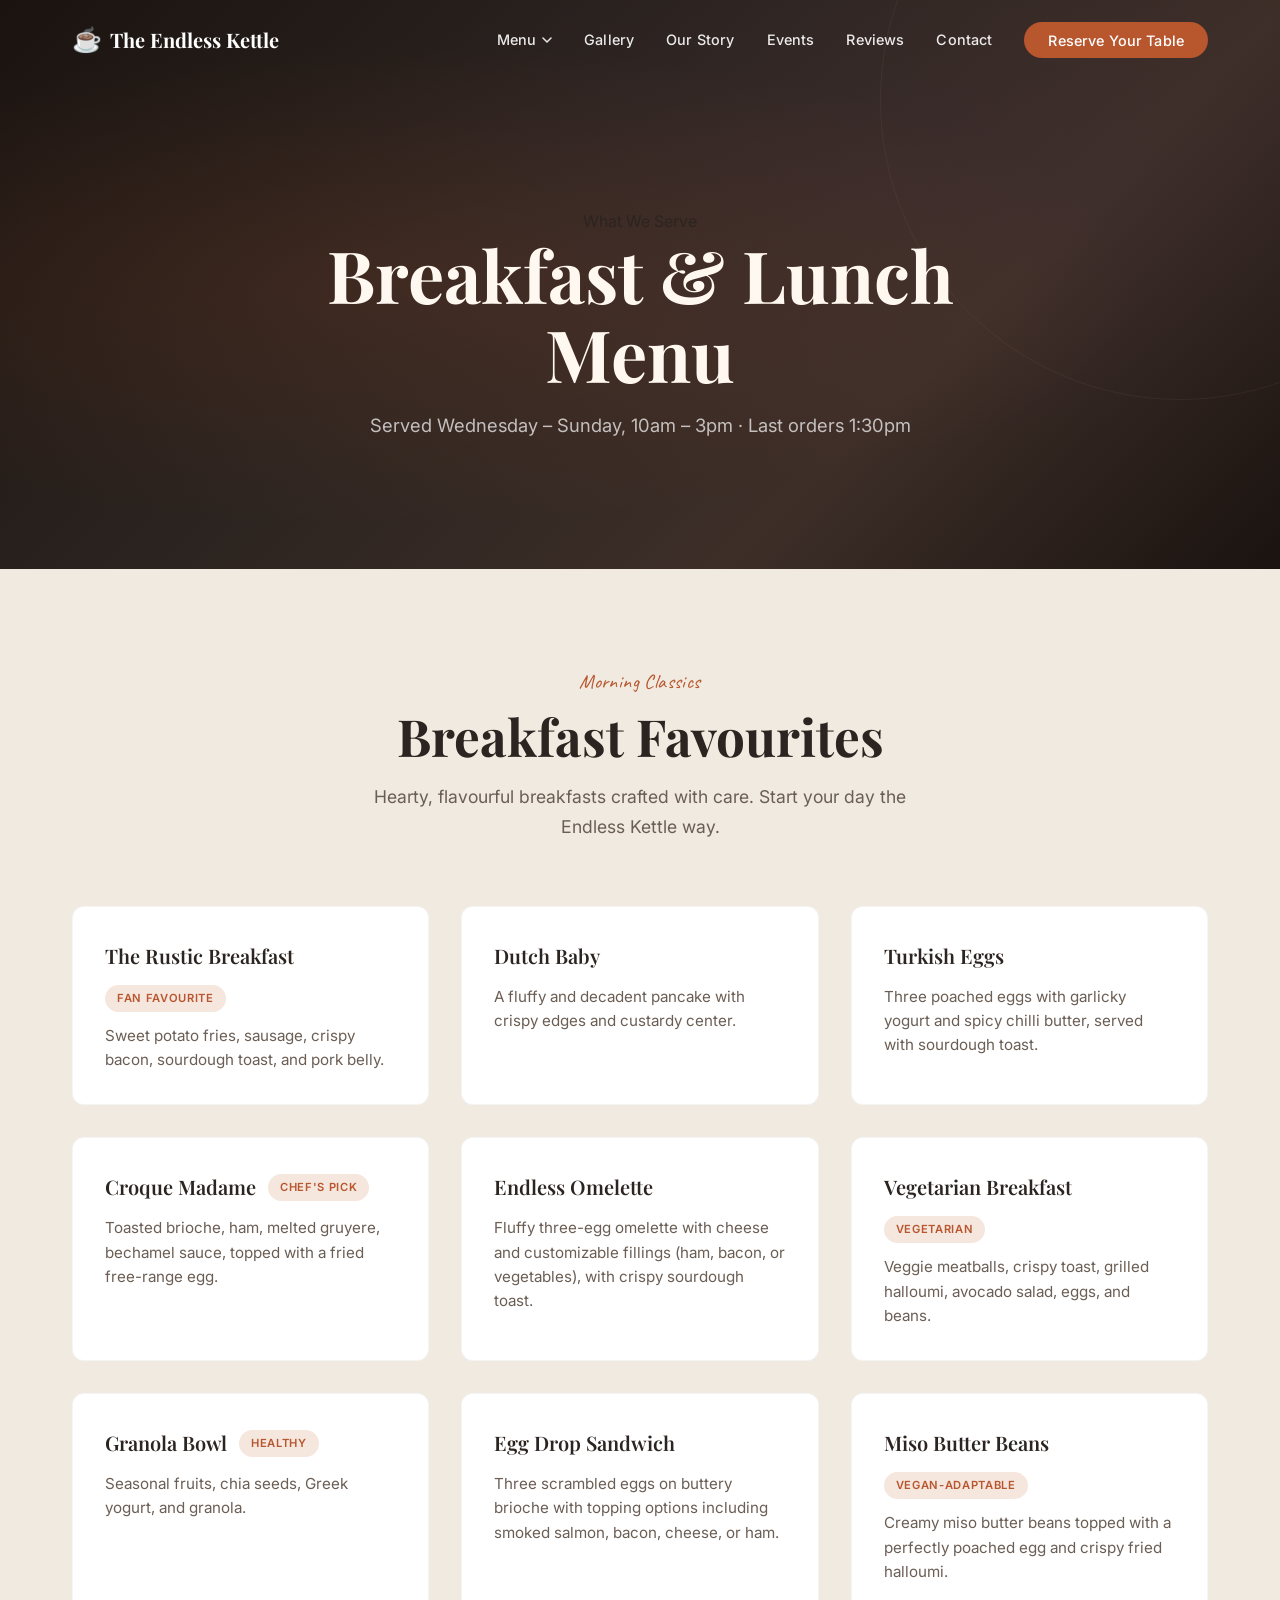
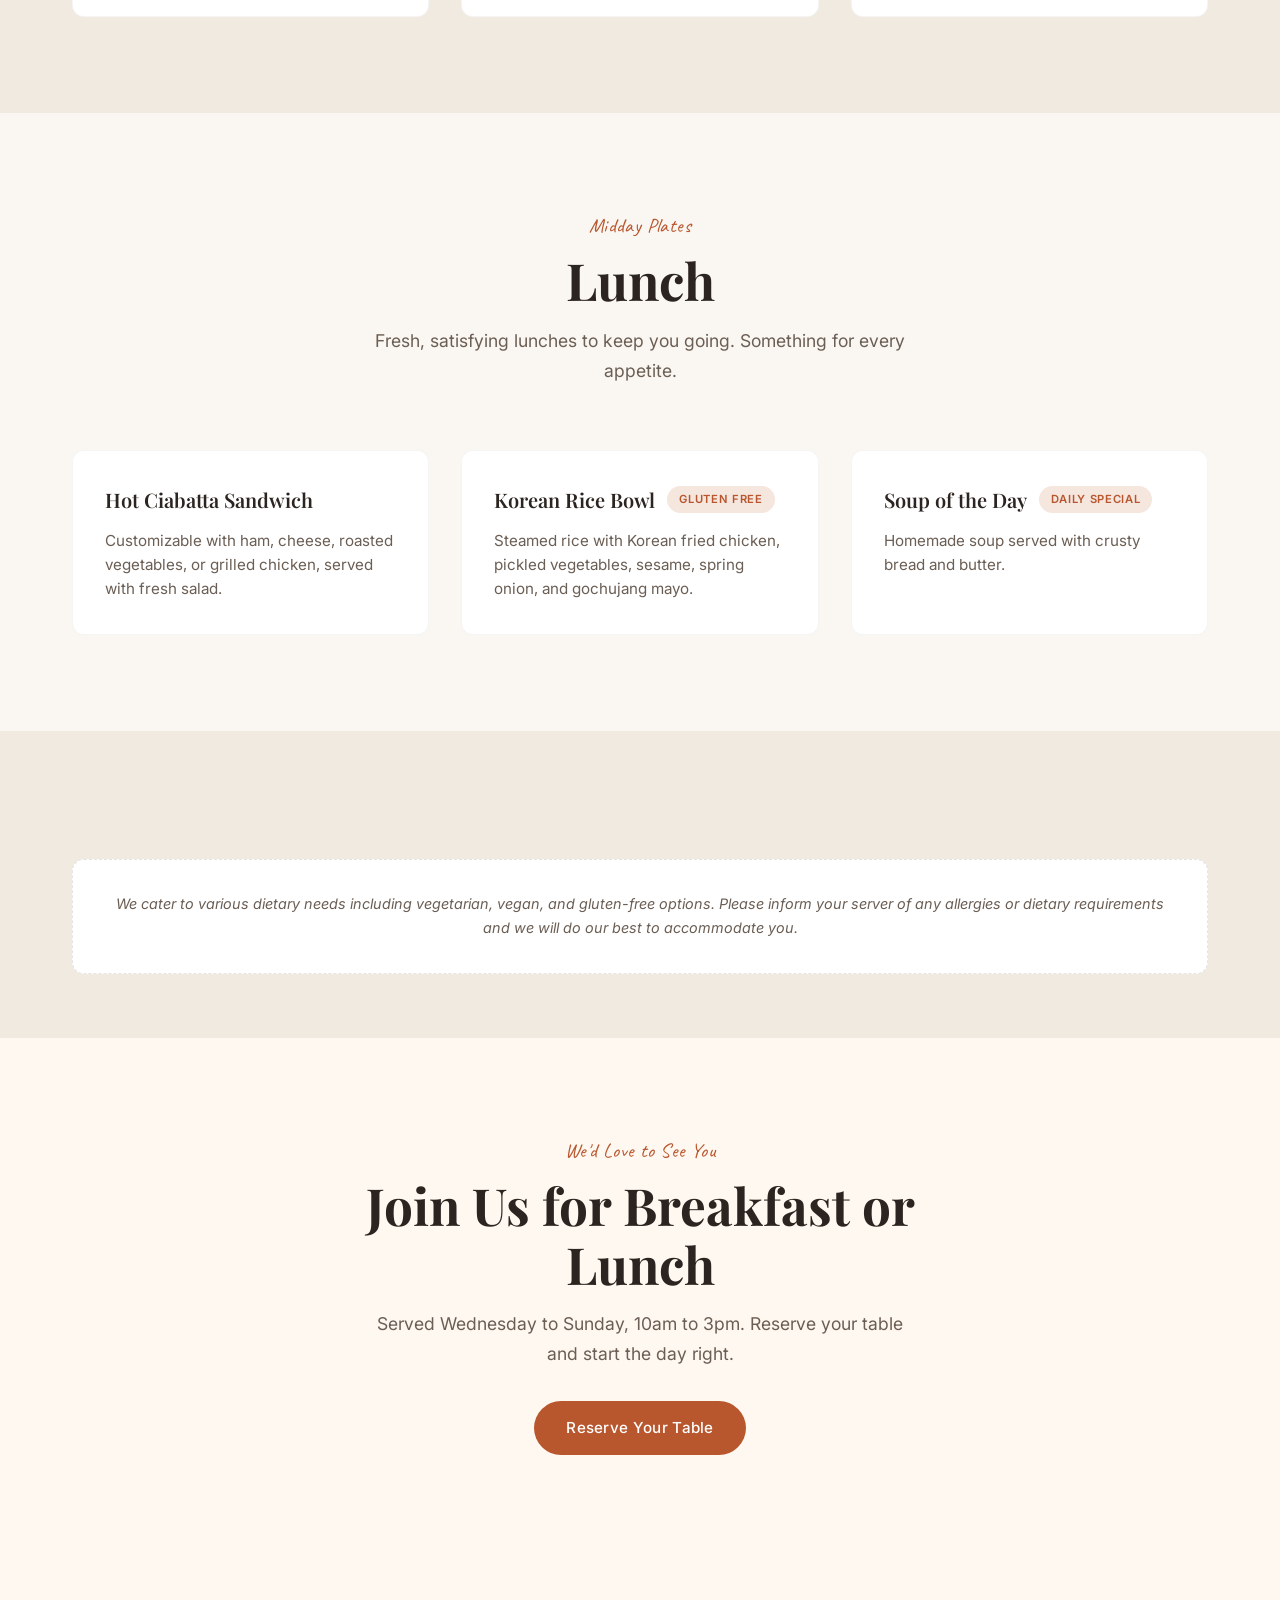
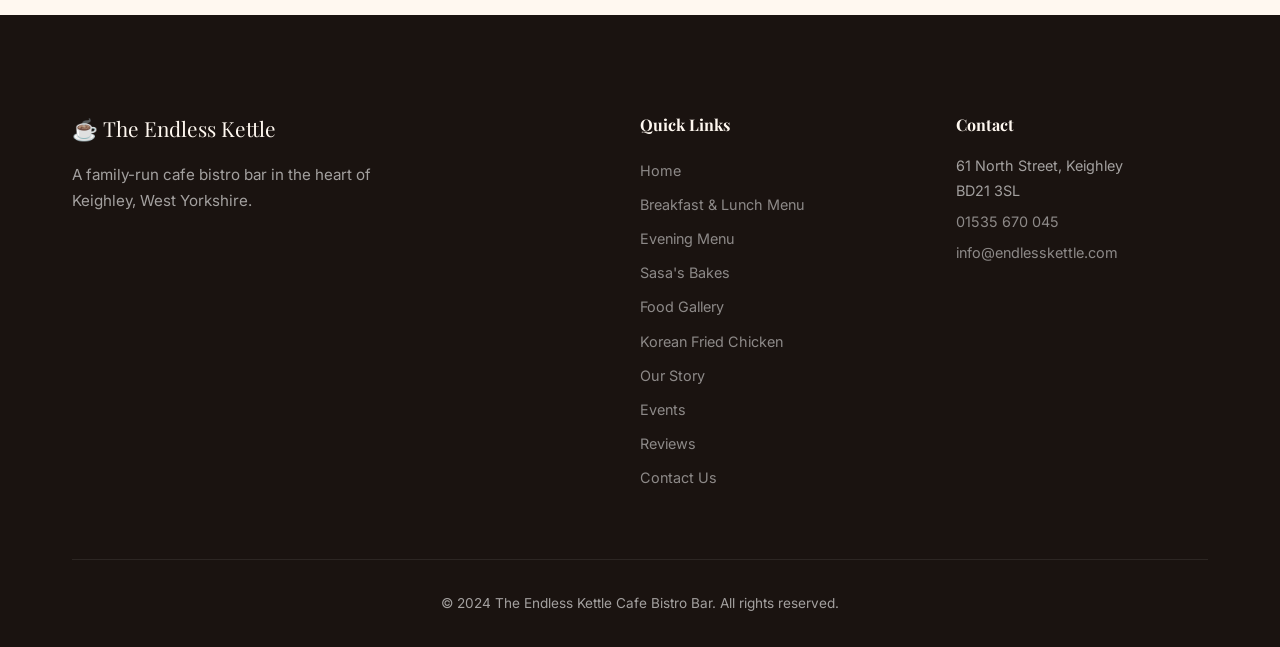
==== commit 8b7880e3: "Landing page improvements: add food images to menu cards, fix schema & copyright - Added food photos" ====
--- a/breakfast-and-lunch-menu.html
+++ b/breakfast-and-lunch-menu.html
@@ -8,7 +8,7 @@
   <link rel="preconnect" href="https://fonts.googleapis.com">
   <link rel="preconnect" href="https://fonts.gstatic.com" crossorigin>
   <link href="https://fonts.googleapis.com/css2?family=Playfair+Display:ital,wght@0,400;0,600;0,700;1,400&family=Inter:wght@300;400;500;600&family=Caveat:wght@400;600&display=swap" rel="stylesheet">
-  <link rel="stylesheet" href="styles.css?v=4">
+  <link rel="stylesheet" href="styles.css?v=5">
 </head>
 <body>
 
@@ -240,6 +240,6 @@
     </div>
   </footer>
 
-  <script src="script.js?v=4"></script>
+  <script src="script.js?v=5"></script>
 </body>
 </html>
--- a/styles.css
+++ b/styles.css
@@ -218,6 +218,24 @@
 
 .placeholder-icon--large {
   font-size: 6rem;
+}
+
+/* ── MENU CARD IMAGE STYLES ──────────────────────────────── */
+.menu__card-img {
+  width: 100%;
+  aspect-ratio: 16/10;
+  object-fit: cover;
+  border-radius: var(--radius) var(--radius) 0 0;
+  display: block;
+}
+
+.menu__card-body {
+  padding: var(--space-md);
+}
+
+.menu__card:has(.menu__card-img) {
+  padding: 0;
+  overflow: hidden;
 }
 
 /* ── REAL IMAGE STYLES ─────────────────────────────────── */
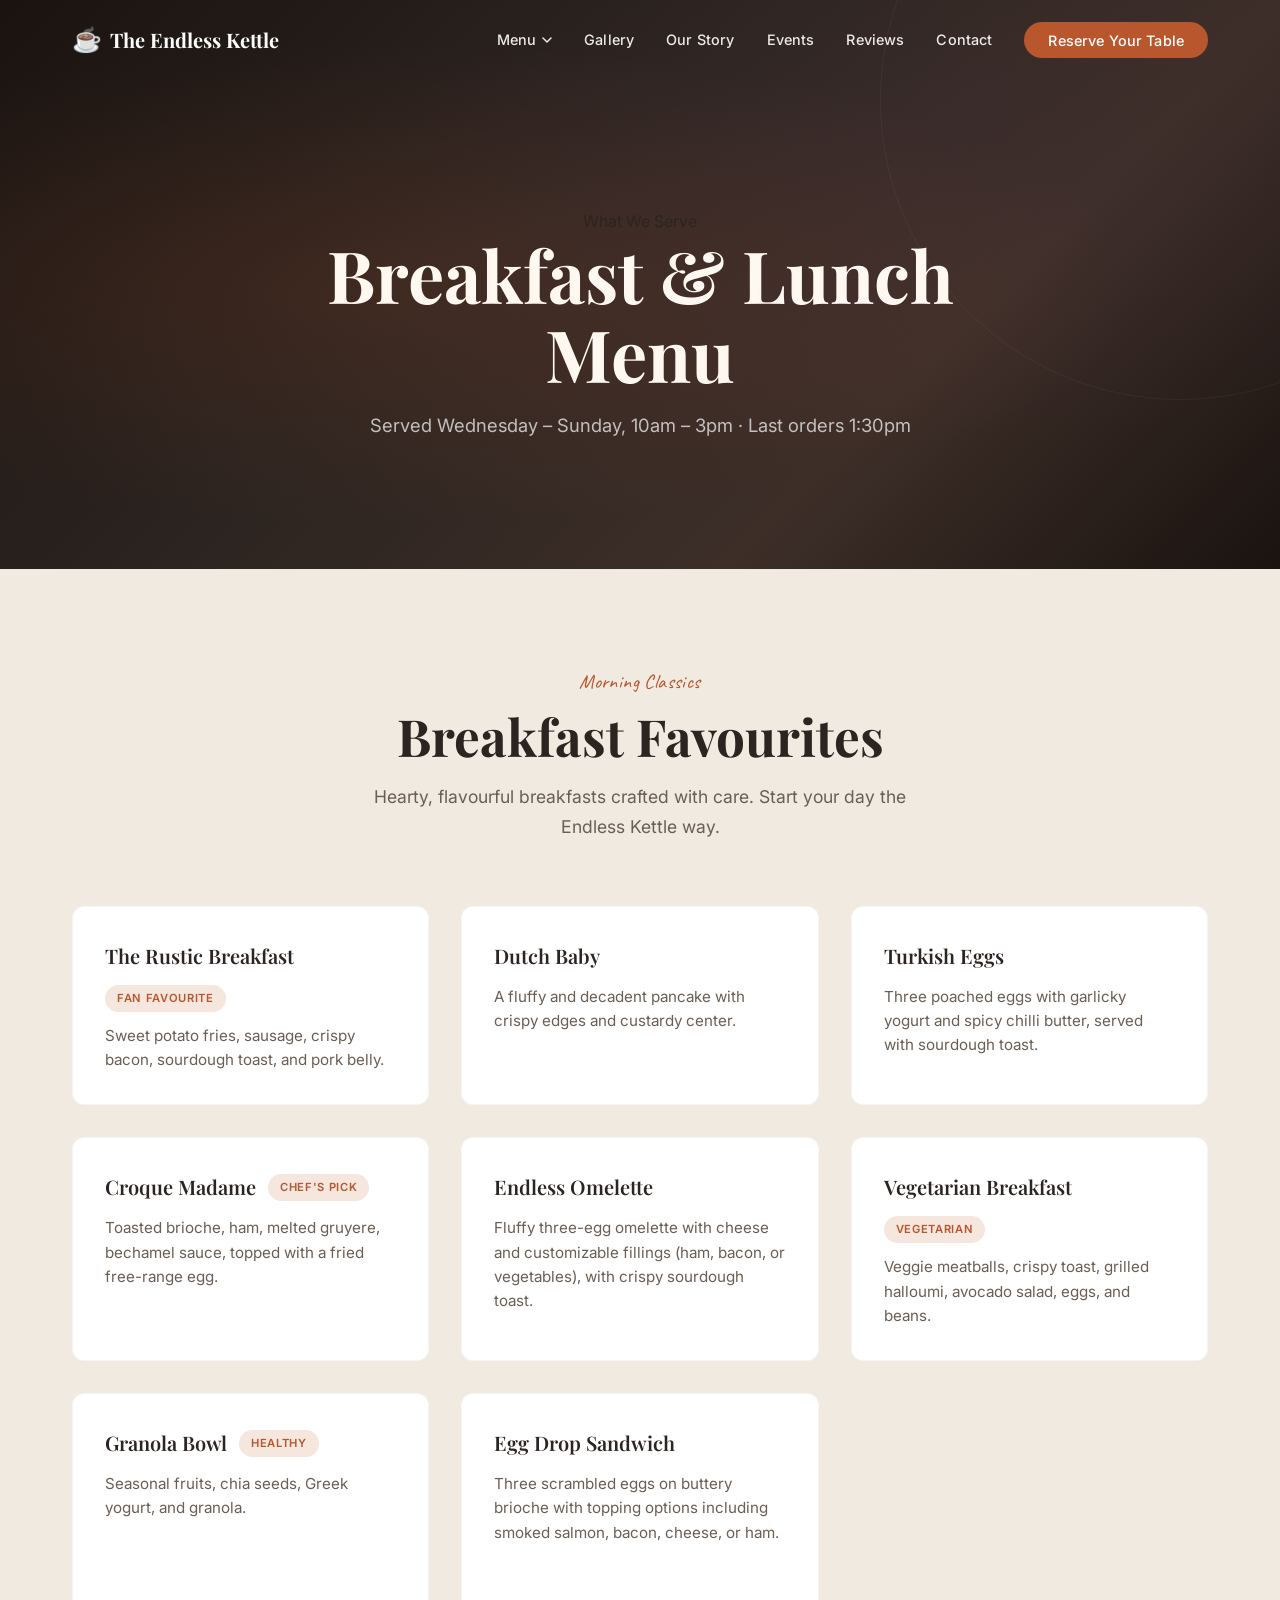
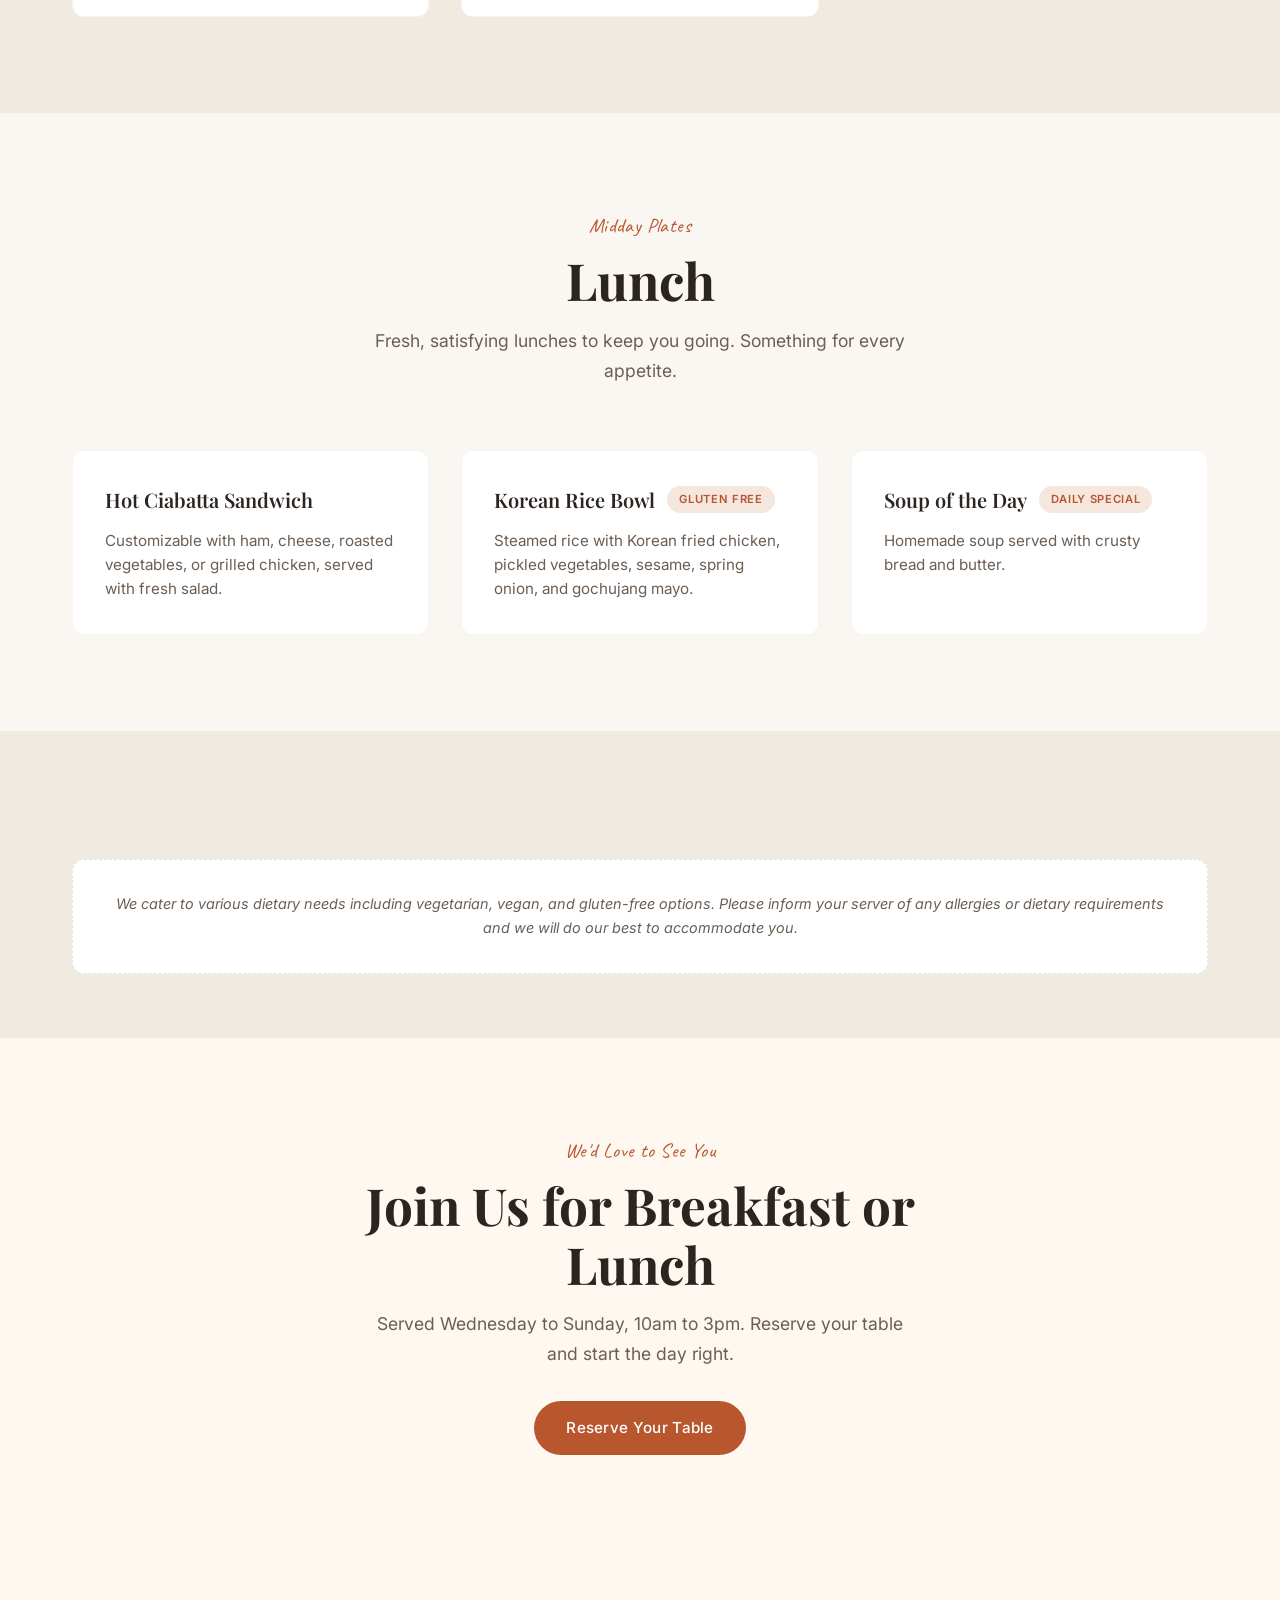
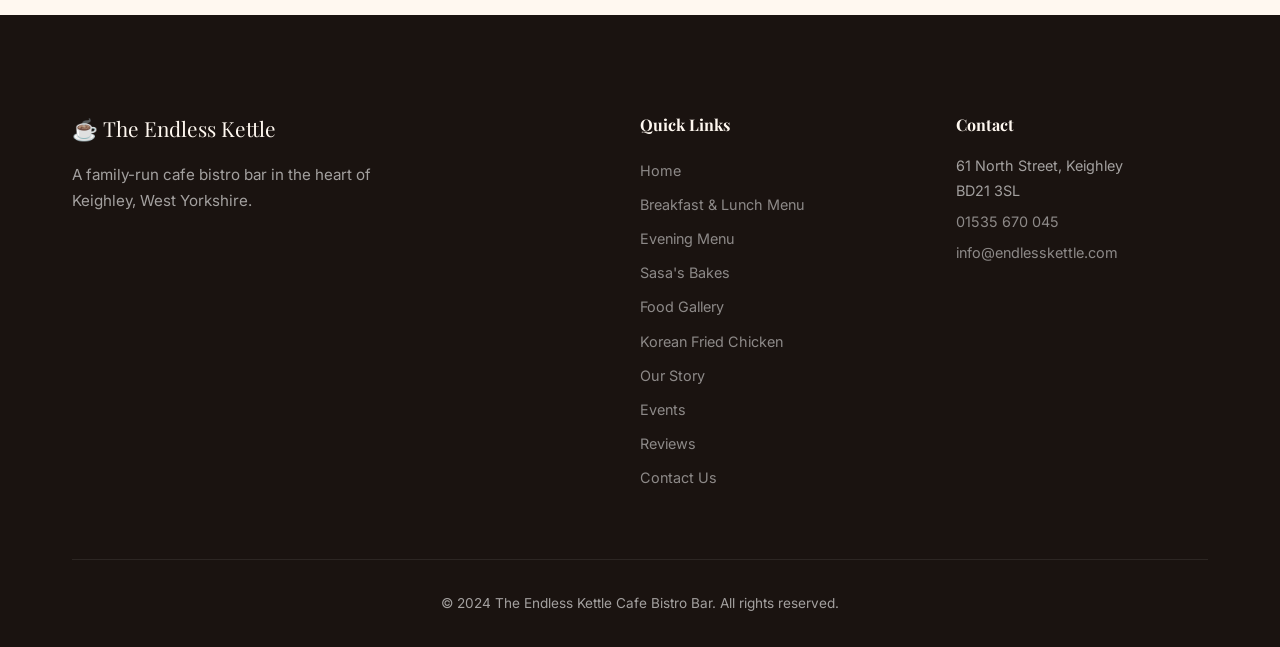
==== commit c43f2c99: "Add cursor-reveal effect to hero section - food image revealed on mouseover Replaces static brown gr" ====
--- a/breakfast-and-lunch-menu.html
+++ b/breakfast-and-lunch-menu.html
@@ -8,7 +8,7 @@
   <link rel="preconnect" href="https://fonts.googleapis.com">
   <link rel="preconnect" href="https://fonts.gstatic.com" crossorigin>
   <link href="https://fonts.googleapis.com/css2?family=Playfair+Display:ital,wght@0,400;0,600;0,700;1,400&family=Inter:wght@300;400;500;600&family=Caveat:wght@400;600&display=swap" rel="stylesheet">
-  <link rel="stylesheet" href="styles.css?v=5">
+  <link rel="stylesheet" href="styles.css?v=6">
 </head>
 <body>
 
@@ -240,6 +240,6 @@
     </div>
   </footer>
 
-  <script src="script.js?v=5"></script>
+  <script src="script.js?v=6"></script>
 </body>
 </html>
--- a/styles.css
+++ b/styles.css
@@ -236,6 +236,15 @@
 .menu__card:has(.menu__card-img) {
   padding: 0;
   overflow: hidden;
+}
+
+.kfc__availability {
+  display: inline-block;
+  font-family: var(--ff-accent);
+  font-size: 1.05rem;
+  color: var(--clr-gold);
+  letter-spacing: 0.03em;
+  margin-bottom: var(--space-xs);
 }
 
 /* ── REAL IMAGE STYLES ─────────────────────────────────── */
@@ -504,13 +513,37 @@
     linear-gradient(135deg, #1A1310 0%, #2C2420 40%, #3D2E28 70%, #1A1310 100%);
 }
 
+/* Cursor-reveal food image layer */
+.hero__reveal {
+  position: absolute;
+  inset: 0;
+  z-index: 1;
+  opacity: 0;
+  transition: opacity 0.4s ease;
+  -webkit-mask-image: radial-gradient(circle 0px at 50% 50%, black 0%, transparent 100%);
+  mask-image: radial-gradient(circle 0px at 50% 50%, black 0%, transparent 100%);
+}
+
+.hero__reveal--active {
+  opacity: 1;
+  -webkit-mask-image: radial-gradient(circle 140px at var(--mx, 50%) var(--my, 50%), black 0%, transparent 100%);
+  mask-image: radial-gradient(circle 140px at var(--mx, 50%) var(--my, 50%), black 0%, transparent 100%);
+}
+
+.hero__reveal-img {
+  width: 100%;
+  height: 100%;
+  object-fit: cover;
+}
+
 .hero__overlay {
   position: absolute;
   inset: 0;
   background:
     radial-gradient(ellipse at 30% 50%, rgba(184, 86, 46, 0.15) 0%, transparent 60%),
     radial-gradient(ellipse at 70% 30%, rgba(92, 61, 94, 0.1) 0%, transparent 50%);
-  z-index: 1;
+  z-index: 2;
+  pointer-events: none;
 }
 
 /* Decorative art-deco pattern */
@@ -540,7 +573,7 @@
 
 .hero__content {
   position: relative;
-  z-index: 2;
+  z-index: 3;
   text-align: center;
   padding: var(--space-md);
 }
